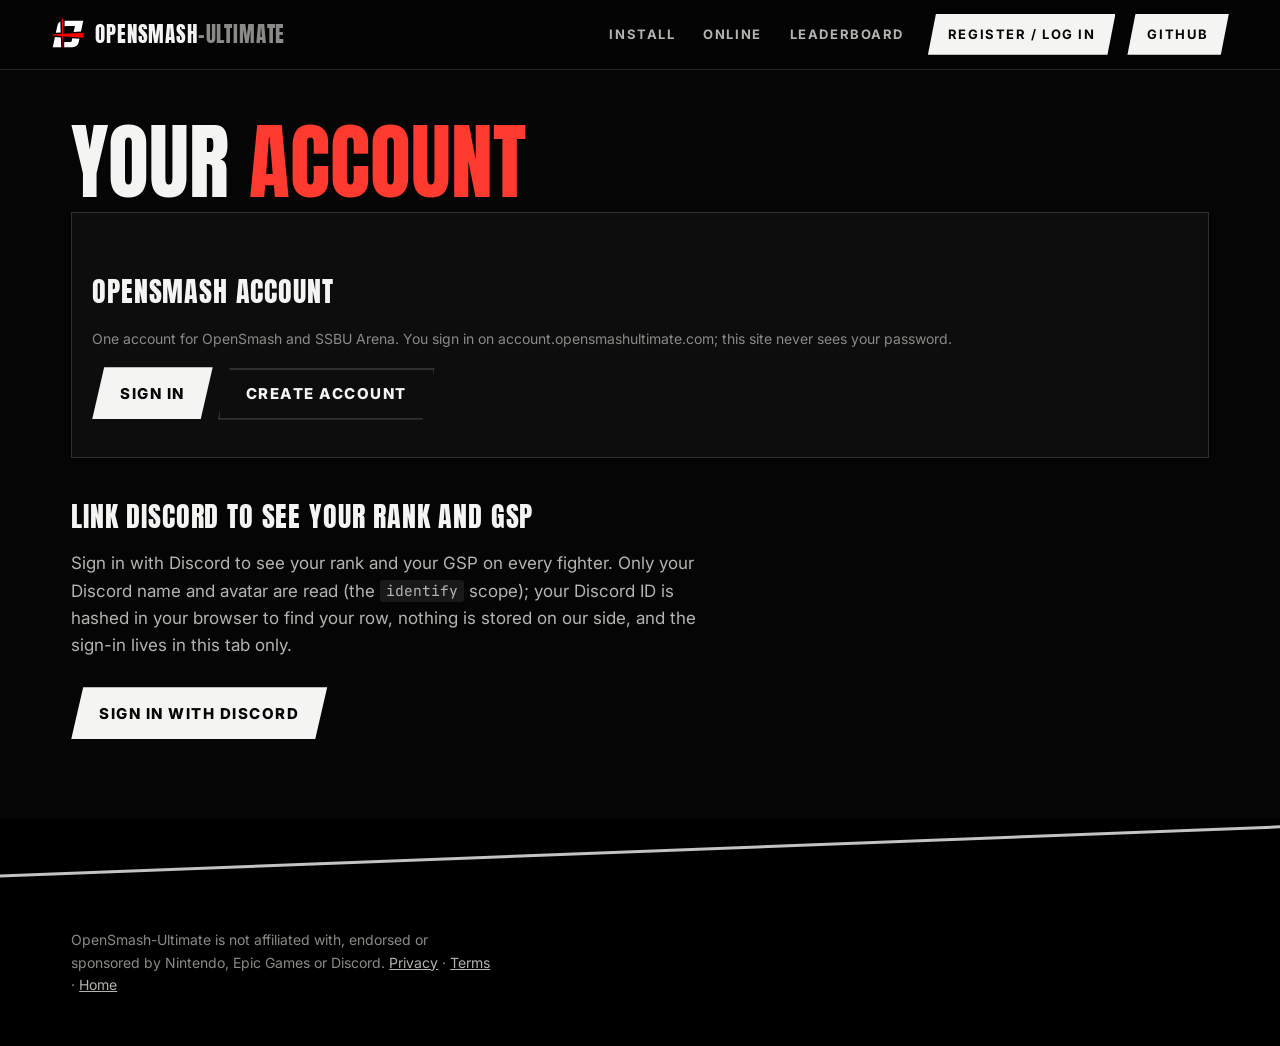
==== account/index.html @ e9d30dbf "Add sign-in with the shared OpenSmash account (OAuth 2.1 + PKCE)" ====
<!doctype html>
<html lang="en">
<head>
<meta charset="utf-8">
<meta name="viewport" content="width=device-width, initial-scale=1">
<title>Account: OpenSmash-Ultimate</title>
<meta name="description" content="Sign in with Discord to see your OpenSmash-Ultimate rank and GSP.">
<meta name="theme-color" content="#050505">
<meta name="color-scheme" content="dark">
<meta name="robots" content="noindex">
<link rel="icon" href="../assets/favicon.svg" type="image/svg+xml">
<link rel="icon" href="../assets/favicon-32.png" sizes="32x32" type="image/png">
<link rel="stylesheet" href="https://fonts.googleapis.com/css2?family=Anton&family=Inter:wght@400;500;700;800&family=JetBrains+Mono:wght@500;700&display=swap">
<link rel="stylesheet" href="../css/style.css?v=2">
<link rel="stylesheet" href="../css/pages.css">
<script src="../config.js"></script>
<script src="../js/snapshot.js?v=4" defer></script>
<script src="../js/page.js?v=3" defer></script>
<script src="../js/session.js?v=3" defer></script>
<script src="../js/account.js?v=3" defer></script>
<script src="../js/opensmash-auth.js?v=1" defer></script>
<script src="../js/nav-login.js?v=4" defer></script>
<script src="../js/opensmash-account-ui.js?v=1" defer></script>
</head>
<body data-osa-next="account/">
<a class="skip" href="#main">Skip to content</a>
<header class="nav">
  <a class="brand" href="../" aria-label="OpenSmash-Ultimate, home">
    <img class="brand-mark" src="../assets/emblem-white.svg" alt="" aria-hidden="true">
    <span class="brand-word">OPENSMASH<span>-ULTIMATE</span></span>
  </a>
  <button class="nav-toggle" aria-expanded="false" aria-controls="nav-links"><span></span><span></span><span class="sr">Menu</span></button>
  <nav id="nav-links" class="nav-links" aria-label="Sections">
    <a href="../#install">Install</a>
    <a href="../#online">Online</a>
    <a href="../leaderboard/">Leaderboard</a>
    <a class="nav-cta" id="nav-login" href="../account/" aria-current="page">Register / Log in</a>
    <a class="nav-cta" data-link="repo" href="https://github.com/OpenSmash-Ultimate/OpenSmash-Ultimate" rel="noopener">GitHub</a>
  </nav>
</header>
<main id="main" class="page">
  <div class="wrap">
    <h1>Your <span>account</span></h1>

    <div class="panel">
      <h2>OpenSmash account</h2>
      <p class="muted">One account for OpenSmash and SSBU Arena. You sign in on account.opensmashultimate.com; this site never sees your password.</p>
      <div id="osa-error" class="notice err hidden" role="alert"></div>
      <div id="osa-signed-out">
        <p><button id="osa-signin" class="btn btn-solid" type="button"><span>Sign in</span></button>
        <a id="osa-signup" class="btn btn-outline" href="https://account.opensmashultimate.com/signup"><span>Create account</span></a></p>
      </div>
      <div id="osa-signed-in" class="hidden" aria-live="polite">
        <p>Signed in as <b id="osa-name"></b></p>
        <p><a id="osa-manage" class="btn btn-outline" href="https://account.opensmashultimate.com/account" rel="noopener"><span>Manage account</span></a>
        <button id="osa-signout" class="btn btn-outline" type="button"><span>Sign out</span></button></p>
        <p class="muted small">Sign out only forgets you in this browser. You stay signed in on account.opensmashultimate.com; use Manage account to sign out everywhere.</p>
      </div>
    </div>

    <h2>Link Discord to see your rank and GSP</h2>
    <p class="lede">Sign in with Discord to see your rank and your GSP on every fighter. Only your Discord name and avatar are read (the <code>identify</code> scope); your Discord ID is hashed in your browser to find your row, nothing is stored on our side, and the sign-in lives in this tab only.</p>

    <div id="status" class="notice" role="status" aria-live="polite">Loading&hellip;</div>

    <section id="signed-out" class="hidden">
      <button id="signin" class="btn btn-solid" type="button"><span>Sign in with Discord</span></button>
    </section>

    <section id="signed-in" class="hidden" aria-live="polite">
      <div class="panel">
        <div class="who">
          <img id="avatar" class="avatar lg" alt="" width="96" height="96">
          <div>
            <p class="who-name"><span id="name"></span><span id="rank" class="rank-pill hidden"></span></p>
            <p id="handle" class="muted"></p>
          </div>
        </div>
        <div id="overall" class="stats-row hidden">
          <div class="stat"><b id="overall-gsp">0</b><span>Overall GSP</span></div>
          <div class="stat"><b id="overall-best">-</b><span>Best fighter</span></div>
        </div>
        <p id="unranked" class="muted hidden">Not ranked yet. Turn on &ldquo;Show my name on the leaderboard&rdquo; in OpenSmash.exe or the web launcher&rsquo;s Discord card, then play online; your rank shows up here after the next leaderboard update.</p>
      </div>
      <div id="fighters-block" class="hidden">
        <h2>GSP per fighter</h2>
        <div class="table-wrap">
          <table class="board">
            <thead><tr><th>Fighter</th><th class="num">GSP</th><th class="num">Position</th></tr></thead>
            <tbody id="fighters"></tbody>
          </table>
        </div>
      </div>
      <p class="muted" id="updated"></p>
      <p><button id="signout" class="btn btn-outline" type="button"><span>Sign out</span></button></p>
    </section>
  </div>
</main>
<footer class="footer">
  <div class="wrap">
    <p class="small">OpenSmash-Ultimate is not affiliated with, endorsed or sponsored by Nintendo, Epic Games or Discord. <a href="../privacy/">Privacy</a> &middot; <a href="../terms/">Terms</a> &middot; <a href="../">Home</a></p>
  </div>
</footer>
</body>
</html>
---- css/style.css ----
/* OpenSmash-Ultimate site. Original design: black, white diagonal cuts, one red accent. */
:root {
  --bg: #050505;
  --bg-2: #0d0d0e;
  --bg-3: #151517;
  --fg: #f4f4f2;
  --fg-dim: #b4b4b0;
  --fg-mute: #8a8a86;
  --line: rgba(255, 255, 255, .14);
  --red: #ff3b30;
  --amber: #ffc21a;
  --cyan: #3be0ff;
  --display: "Anton", "Impact", "Haettenschweiler", "Arial Narrow Bold", sans-serif;
  --sans: "Inter", system-ui, -apple-system, "Segoe UI", Roboto, sans-serif;
  --mono: "JetBrains Mono", ui-monospace, "Cascadia Mono", Consolas, monospace;
  --angle: -14deg;
  --gutter: clamp(16px, 4vw, 56px);
  --ease: cubic-bezier(.2, .8, .2, 1);
  color-scheme: dark;
}
*, *::before, *::after { box-sizing: border-box; }
html { scroll-behavior: smooth; -webkit-text-size-adjust: 100%; scroll-padding-top: 72px; }
body {
  margin: 0; background: var(--bg); color: var(--fg); font-family: var(--sans); font-size: 17px; line-height: 1.6;
  overflow-x: hidden; -webkit-font-smoothing: antialiased; text-rendering: optimizeLegibility;
}
img, svg, canvas { display: block; max-width: 100%; }
a { color: inherit; }
code, kbd { font-family: var(--mono); font-size: .86em; background: rgba(255,255,255,.08); padding: .1em .4em; border-radius: 3px; }
kbd { border: 1px solid rgba(255,255,255,.25); border-bottom-width: 2px; }
::selection { background: var(--red); color: #fff; }
:focus-visible { outline: 3px solid var(--red); outline-offset: 3px; }
.sr { position: absolute; width: 1px; height: 1px; overflow: hidden; clip: rect(0 0 0 0); white-space: nowrap; }
.skip { position: absolute; left: 12px; top: -60px; z-index: 100; background: var(--fg); color: var(--bg); padding: 10px 16px; font-weight: 700; }
.skip:focus { top: 12px; }
.wrap { width: 100%; max-width: 1240px; margin: 0 auto; padding: 0 var(--gutter); }
.red { color: var(--red); }
.outline { color: transparent; -webkit-text-stroke: 2px var(--fg); }

/* ---------- nav ---------- */
.nav {
  position: fixed; inset: 0 0 auto 0; z-index: 50; display: flex; align-items: center; justify-content: space-between;
  gap: 16px; padding: 14px var(--gutter); transition: background .3s, backdrop-filter .3s, padding .3s;
}
.nav.scrolled { background: rgba(5,5,5,.82); backdrop-filter: blur(10px); -webkit-backdrop-filter: blur(10px); padding-top: 10px; padding-bottom: 10px; border-bottom: 1px solid var(--line); }
.brand { display: flex; align-items: center; gap: 10px; text-decoration: none; color: var(--fg); }
.brand-mark { width: 34px; height: 34px; color: var(--fg); transition: transform .4s var(--ease); }
.brand:hover .brand-mark { transform: rotate(-8deg) scale(1.08); }
.brand-word { font-family: var(--display); font-size: 21px; letter-spacing: .04em; line-height: 1; }
.brand-word span { color: var(--fg-mute); }
.nav-links { display: flex; align-items: center; gap: 4px; }
.nav-links a { text-decoration: none; font-weight: 700; font-size: 13px; letter-spacing: .12em; text-transform: uppercase; padding: 10px 12px; position: relative; color: var(--fg-dim); transition: color .2s; }
.nav-links a::after { content: ""; position: absolute; left: 12px; right: 12px; bottom: 6px; height: 2px; background: var(--red); transform: scaleX(0) skewX(-30deg); transform-origin: left; transition: transform .3s var(--ease); }
.nav-links a:hover, .nav-links a.active { color: var(--fg); }
.nav-links a:hover::after, .nav-links a.active::after { transform: scaleX(1) skewX(-30deg); }
.nav-links .nav-cta { white-space: nowrap; color: var(--bg); background: var(--fg); margin-left: 8px; clip-path: polygon(8px 0, 100% 0, calc(100% - 8px) 100%, 0 100%); padding: 10px 20px; }
.nav-links .nav-cta::after { display: none; }
.nav-links .nav-cta:hover { background: var(--red); color: #fff; }
.nav-toggle { display: none; background: none; border: 0; width: 44px; height: 44px; padding: 10px; cursor: pointer; }
.nav-toggle span:not(.sr) { display: block; height: 3px; background: var(--fg); margin: 6px 0; transition: transform .3s; }
.nav-toggle span:first-child { transform: skewX(-30deg); }
.nav-toggle span:nth-child(2) { width: 70%; margin-left: auto; transform: skewX(-30deg); }
.nav-toggle[aria-expanded="true"] span:first-child { transform: translateY(4.5px) rotate(-45deg); }
.nav-toggle[aria-expanded="true"] span:nth-child(2) { width: 100%; transform: translateY(-4.5px) rotate(45deg); }

/* ---------- buttons ---------- */
.btn {
  --cut: 12px; position: relative; display: inline-flex; align-items: center; gap: 10px; min-height: 52px; padding: 0 28px;
  font-family: var(--sans); font-weight: 800; font-size: 15px; letter-spacing: .1em; text-transform: uppercase; text-decoration: none;
  clip-path: polygon(var(--cut) 0, 100% 0, calc(100% - var(--cut)) 100%, 0 100%); overflow: hidden; isolation: isolate;
  transition: transform .25s var(--ease), color .25s, background .25s; border: 0; cursor: pointer;
}
.btn svg { width: 20px; height: 20px; flex: none; }
.btn::before { content: ""; position: absolute; inset: 0; z-index: -1; transform: translateX(-110%) skewX(-20deg); transition: transform .45s var(--ease); }
.btn:hover { transform: translateY(-2px); }
.btn:hover::before { transform: translateX(0) skewX(0); }
.btn-primary { background: var(--fg); color: var(--bg); }
.btn-primary::before { background: var(--red); }
.btn-primary:hover { color: #fff; }
.btn-ghost { background: rgba(255,255,255,.06); color: var(--fg); box-shadow: inset 0 0 0 2px rgba(255,255,255,.55); }
.btn-ghost::before { background: var(--fg); }
.btn-ghost:hover { color: var(--bg); }
.btn[aria-disabled="true"] { opacity: .55; cursor: not-allowed; }
.btn[aria-disabled="true"]:hover { transform: none; color: var(--fg); }
.btn[aria-disabled="true"]::before { display: none; }
.cta-row { display: flex; flex-wrap: wrap; gap: 14px; }
.link { display: inline-block; font-weight: 800; text-transform: uppercase; letter-spacing: .1em; font-size: 14px; text-decoration: none; border-bottom: 2px solid var(--red); padding-bottom: 2px; transition: color .2s, border-color .2s; }
.link:hover { color: var(--red); }
.link[aria-disabled="true"] { border-color: var(--fg-mute); color: var(--fg-mute); pointer-events: none; }

/* ---------- hero ---------- */
.hero { position: relative; min-height: 100vh; min-height: 100svh; display: flex; align-items: center; overflow: hidden; padding: 110px 0 120px; isolation: isolate; }
.hero-canvas { position: absolute; inset: 0; width: 100%; height: 100%; z-index: -2; }
.hero::before { content: ""; position: absolute; inset: 0; z-index: -1; pointer-events: none;
  background: radial-gradient(ellipse 60% 50% at 70% 40%, rgba(255,59,48,.16), transparent 70%), radial-gradient(ellipse 80% 60% at 10% 100%, rgba(255,255,255,.06), transparent 70%); }
.hero::after { content: ""; position: absolute; inset: 0; z-index: -1; pointer-events: none; opacity: .5;
  background-image: repeating-linear-gradient(0deg, rgba(255,255,255,.025) 0 1px, transparent 1px 3px); }
.hero-slashes { position: absolute; inset: -20% -10%; z-index: -1; pointer-events: none; transform: rotate(var(--angle)); }
.slash { position: absolute; left: -10%; width: 130%; display: block; background: var(--fg); transform-origin: left center; transform: scaleX(0);
  animation: slashIn .9s var(--ease) forwards; box-shadow: 0 0 40px rgba(255,255,255,.35); }
.slash::after { content: ""; position: absolute; inset: -10px 0; background: linear-gradient(90deg, transparent, rgba(255,255,255,.9) 50%, transparent); width: 25%; filter: blur(10px);
  animation: sweep 4.5s 1.6s linear infinite; opacity: .0; }
.s1 { top: 30%; height: 3px; animation-delay: .15s; }
.s2 { top: 34%; height: 18px; animation-delay: .3s; opacity: .95; }
.s3 { top: 66%; height: 6px; animation-delay: .45s; background: var(--red); box-shadow: 0 0 40px rgba(255,59,48,.6); }
.s4 { top: 71%; height: 1px; animation-delay: .6s; opacity: .7; }
.s5 { top: 12%; height: 1px; animation-delay: .75s; opacity: .4; }
@keyframes slashIn { 0% { transform: scaleX(0); } 100% { transform: scaleX(1); } }
@keyframes sweep { 0% { transform: translateX(-30%); opacity: 0; } 10% { opacity: 1; } 60% { opacity: 1; } 70%,100% { transform: translateX(420%); opacity: 0; } }
.hero-vert { position: absolute; left: calc(var(--gutter) * .5); top: 50%; transform: translateY(-50%) rotate(180deg); writing-mode: vertical-rl;
  font-family: var(--mono); font-size: 12px; letter-spacing: .5em; color: var(--fg-mute); white-space: nowrap; }
.hero-inner { position: relative; width: 100%; max-width: 1240px; margin: 0 auto; padding: 0 var(--gutter) 0 calc(var(--gutter) + 22px); will-change: transform; }
.kicker { display: inline-flex; align-items: center; gap: 10px; font-family: var(--mono); font-size: 13px; letter-spacing: .14em; text-transform: uppercase; color: var(--fg-dim);
  margin: 0 0 18px; opacity: 0; animation: up .8s .2s var(--ease) forwards; }
.kicker .dot { width: 8px; height: 8px; background: var(--red); transform: skewX(-20deg); animation: blink 1.6s steps(2) infinite; }
@keyframes blink { 50% { opacity: .2; } }
.hero-title { font-family: var(--display); font-weight: 400; margin: 0; line-height: .86; letter-spacing: .005em; font-size: clamp(64px, 15.5vw, 230px); text-transform: uppercase; }
.hero-title .line { display: block; overflow: hidden; padding: .02em 0 .04em; }
.hero-title .line > span { display: inline-block; transform: translateY(105%) skewY(6deg); animation: titleIn 1s var(--ease) forwards; }
.hero-title .l1 > span:nth-child(1) { animation-delay: .35s; }
.hero-title .l1 > span:nth-child(2) { animation-delay: .47s; }
.hero-title .l2 > span { animation-delay: .6s; -webkit-text-stroke-width: clamp(1.5px, .35vw, 3px); }
.hero-title .l2 { margin-left: clamp(24px, 9vw, 150px); }
@keyframes titleIn { to { transform: translateY(0) skewY(0); } }
.tagline { max-width: 620px; font-size: clamp(17px, 1.6vw, 21px); color: var(--fg-dim); margin: 26px 0 32px; opacity: 0; animation: up .8s .9s var(--ease) forwards; }
.tagline strong { color: var(--fg); }
.hero .cta-row { opacity: 0; animation: up .8s 1.05s var(--ease) forwards; }
.chips { display: flex; flex-wrap: wrap; gap: 8px; list-style: none; padding: 0; margin: 30px 0 0; opacity: 0; animation: up .8s 1.2s var(--ease) forwards; }
.chips li { font-family: var(--mono); font-size: 12px; letter-spacing: .06em; text-transform: uppercase; padding: 6px 12px; border: 1px solid var(--line); color: var(--fg-dim);
  clip-path: polygon(6px 0, 100% 0, calc(100% - 6px) 100%, 0 100%); background: rgba(255,255,255,.03); }
@keyframes up { from { opacity: 0; transform: translateY(24px); } to { opacity: 1; transform: none; } }
.scroll-cue { position: absolute; right: var(--gutter); bottom: 96px; width: 26px; height: 42px; border: 2px solid rgba(255,255,255,.5); border-radius: 14px; }
.scroll-cue span { position: absolute; left: 50%; top: 8px; width: 3px; height: 8px; margin-left: -1.5px; background: var(--fg); border-radius: 2px; animation: cue 1.8s infinite; }
@keyframes cue { 0% { opacity: 0; transform: translateY(0); } 30% { opacity: 1; } 100% { opacity: 0; transform: translateY(14px); } }
.hero-cut { position: absolute; left: 0; right: 0; bottom: -1px; height: 70px; background: var(--fg); clip-path: polygon(0 100%, 100% 10%, 100% 100%); }

/* ---------- marquee band ---------- */
.band { position: relative; z-index: 2; background: var(--fg); color: var(--bg); overflow: hidden; margin-top: -1px; padding: 14px 0 16px; border-bottom: 6px solid var(--red); }
.band-track { display: flex; width: max-content; gap: 28px; align-items: center; animation: marquee 32s linear infinite; font-family: var(--display); font-size: clamp(28px, 4vw, 52px); line-height: 1; white-space: nowrap; }
.band-track b { color: var(--red); font-weight: 400; }
@keyframes marquee { to { transform: translateX(-50%); } }

/* ---------- sections ---------- */
.section { position: relative; padding: clamp(90px, 13vw, 170px) 0; overflow: hidden; }
.eyebrow { font-family: var(--mono); font-size: 13px; letter-spacing: .2em; text-transform: uppercase; color: var(--red); margin: 0 0 20px; display: flex; align-items: center; gap: 12px; flex-wrap: wrap; }
.eyebrow::before { content: ""; width: 34px; height: 2px; background: var(--red); transform: skewX(-30deg); }
.big { font-family: var(--display); font-weight: 400; font-size: clamp(54px, 10vw, 150px); line-height: .9; margin: 0 0 48px; text-transform: uppercase; letter-spacing: .005em; }
.big .outline { -webkit-text-stroke-width: clamp(1.5px, .25vw, 2.5px); }
.lead { font-size: clamp(18px, 1.7vw, 22px); color: var(--fg-dim); max-width: 640px; margin: 0 0 28px; }
.lead strong, .lead em { color: var(--fg); }
.note { color: var(--fg-mute); font-size: 15px; max-width: 600px; border-left: 3px solid var(--amber); padding-left: 14px; }

/* reveal on scroll */
.js .reveal { opacity: 0; transform: translateY(40px); transition: opacity .9s var(--ease), transform .9s var(--ease); transition-delay: calc(var(--d, 0) * 70ms); }
.js .reveal.in { opacity: 1; transform: none; }
.big { position: relative; width: fit-content; max-width: 100%; }
.js .big.reveal { transform: translateX(-40px) skewX(-10deg); transition: opacity .4s .35s, transform .9s .2s var(--ease); }
.js .big.reveal.in { transform: none; }
.js .big.reveal::after { content: ""; position: absolute; left: -2%; top: 4%; bottom: 4%; width: 104%; background: var(--fg); transform: scaleX(0); transform-origin: left; pointer-events: none; }
.js .big.reveal.in::after { animation: wipe .85s var(--ease) forwards; }
@keyframes wipe { 0% { transform: scaleX(0); transform-origin: left; } 45% { transform: scaleX(1); transform-origin: left; } 46% { transform: scaleX(1); transform-origin: right; } 100% { transform: scaleX(0); transform-origin: right; } }

/* ---------- what ---------- */
.what::before { content: ""; position: absolute; right: -10%; top: 0; width: 60%; height: 100%; background: linear-gradient(115deg, transparent 48%, rgba(255,255,255,.035) 48% 62%, transparent 62%); pointer-events: none; }
.what-grid { display: grid; grid-template-columns: 1fr 1.1fr; gap: clamp(32px, 6vw, 90px); align-items: start; }
.pipeline { list-style: none; margin: 0; padding: 0; display: grid; gap: 14px; counter-reset: p; }
.pipeline li { position: relative; display: grid; grid-template-columns: 58px 1fr; grid-template-rows: auto auto; column-gap: 18px; padding: 20px 22px; background: var(--bg-2);
  border: 1px solid var(--line); clip-path: polygon(0 0, 100% 0, 100% calc(100% - 16px), calc(100% - 16px) 100%, 0 100%); transition: background .3s, transform .3s var(--ease); }
.pipeline li:hover { background: var(--bg-3); transform: translateX(8px); }
.pipeline li:not(:last-child)::after { content: ""; position: absolute; left: 50px; bottom: -15px; width: 2px; height: 15px; background: var(--red); }
.pnum { grid-row: span 2; font-family: var(--display); font-size: 44px; line-height: 1; color: var(--bg); background: var(--fg); display: grid; place-items: center; height: 58px; clip-path: polygon(10px 0, 100% 0, calc(100% - 10px) 100%, 0 100%); }
.pipeline li:last-child .pnum { background: var(--red); color: #fff; }
.ptitle { font-weight: 800; font-size: 19px; }
.ptext { color: var(--fg-dim); font-size: 15px; }

/* ---------- screenshots ---------- */
.shots { padding-bottom: clamp(60px, 9vw, 120px); }
.shots .big { margin-bottom: 40px; }
.shots-rail { display: flex; gap: 22px; overflow-x: auto; padding: 10px var(--gutter) 30px; scroll-snap-type: x mandatory; scrollbar-width: thin; scrollbar-color: var(--red) transparent; }
.shot { flex: 0 0 min(78vw, 640px); margin: 0; scroll-snap-align: center; }
.shot-frame { position: relative; aspect-ratio: 16 / 9; overflow: hidden; background: var(--bg-2); clip-path: polygon(24px 0, 100% 0, 100% calc(100% - 24px), calc(100% - 24px) 100%, 0 100%, 0 24px); }
.shot-frame img { position: absolute; inset: 0; width: 100%; height: 100%; object-fit: cover; transition: transform .8s var(--ease); }
.shot:hover .shot-frame img { transform: scale(1.04); }
.shot-fallback { position: absolute; inset: 0; background:
  radial-gradient(circle at calc(20% + var(--h) * 15%) 30%, rgba(255,59,48,.35), transparent 45%),
  repeating-linear-gradient(calc(-60deg + var(--h) * 8deg), rgba(255,255,255,.05) 0 2px, transparent 2px 22px),
  linear-gradient(135deg, #18181a, #070707); }
.shot-fallback i { position: absolute; left: -20%; width: 140%; background: var(--fg); transform: rotate(calc(-18deg + var(--h) * 3deg)); box-shadow: 0 0 30px rgba(255,255,255,.4); }
.shot-fallback i:nth-child(1) { top: 40%; height: 10px; }
.shot-fallback i:nth-child(2) { top: 47%; height: 2px; opacity: .7; }
.shot-fallback i:nth-child(3) { top: 62%; height: 4px; background: var(--red); box-shadow: 0 0 30px rgba(255,59,48,.6); }
.shot-fallback span { position: absolute; right: 22px; bottom: 6px; font-family: var(--display); font-size: clamp(70px, 10vw, 130px); line-height: 1; color: transparent; -webkit-text-stroke: 2px rgba(255,255,255,.35); }
.shot figcaption { margin-top: 12px; font-family: var(--mono); font-size: 13px; letter-spacing: .08em; text-transform: uppercase; color: var(--fg-dim); }
.shot figcaption::before { content: "/ "; color: var(--red); }

/* ---------- numbers ---------- */
.numbers { background: var(--fg); color: var(--bg); padding: clamp(50px, 7vw, 90px) 0; clip-path: polygon(0 40px, 100% 0, 100% calc(100% - 40px), 0 100%); }
.nums { display: grid; grid-template-columns: repeat(4, 1fr); gap: 30px; }
.num b { display: block; font-family: var(--display); font-weight: 400; font-size: clamp(46px, 6vw, 84px); line-height: 1; letter-spacing: .01em; }
.num span { display: block; margin-top: 10px; font-size: 15px; color: #333; max-width: 240px; }
.num:nth-child(2n) b { color: #d42a20; }

/* ---------- features ---------- */
.head-row { display: flex; flex-wrap: wrap; align-items: flex-end; justify-content: space-between; gap: 20px; margin-bottom: 48px; }
.head-row .big { margin-bottom: 0; }
.filters { display: flex; flex-wrap: wrap; gap: 6px; }
.filter { font-family: var(--mono); font-size: 12px; letter-spacing: .1em; text-transform: uppercase; color: var(--fg-dim); background: transparent; border: 1px solid var(--line);
  padding: 10px 14px; min-height: 40px; cursor: pointer; clip-path: polygon(6px 0, 100% 0, calc(100% - 6px) 100%, 0 100%); transition: all .2s; }
.filter:hover { color: var(--fg); border-color: var(--fg); }
.filter.is-on { background: var(--fg); color: var(--bg); border-color: var(--fg); }
.grid { list-style: none; margin: 0; padding: 0; display: grid; grid-template-columns: repeat(auto-fill, minmax(min(100%, 280px), 1fr)); gap: 16px; }
.card { position: relative; padding: 28px 24px 26px; background: var(--bg-2); border: 1px solid var(--line); overflow: hidden; isolation: isolate;
  clip-path: polygon(0 0, calc(100% - 22px) 0, 100% 22px, 100% 100%, 0 100%); transition: transform .35s var(--ease), border-color .3s, background .3s; }
.card::before { content: ""; position: absolute; z-index: -1; top: -50%; left: -60%; width: 40%; height: 200%; background: linear-gradient(90deg, transparent, rgba(255,255,255,.09), transparent);
  transform: rotate(20deg) translateX(-100%); transition: transform .8s var(--ease); }
.card::after { content: ""; position: absolute; right: 0; top: 0; width: 31px; height: 2px; background: var(--fg-mute); transform-origin: left; transform: translate(-22px, 0) rotate(45deg); }
.card:hover { transform: translateY(-6px); border-color: rgba(255,255,255,.4); background: var(--bg-3); }
.card:hover::before { transform: rotate(20deg) translateX(520%); }
.card h3 { font-family: var(--display); font-weight: 400; font-size: 30px; line-height: 1.05; margin: 16px 0 10px; text-transform: uppercase; letter-spacing: .01em; }
.card p { margin: 0; color: var(--fg-dim); font-size: 15.5px; }
.card.is-hidden { display: none; }
.badge { display: inline-block; font-family: var(--mono); font-size: 11px; font-weight: 700; letter-spacing: .12em; text-transform: uppercase; padding: 4px 10px;
  clip-path: polygon(5px 0, 100% 0, calc(100% - 5px) 100%, 0 100%); vertical-align: middle; line-height: 1.5; }
.badge.done { background: var(--fg); color: var(--bg); }
.badge.exp { background: var(--amber); color: #111; }
.badge.wip { background: var(--cyan); color: #04161b; }
.badge.plan { background: transparent; color: var(--fg-dim); box-shadow: inset 0 0 0 1px var(--fg-mute); }
.legend { margin-top: 28px; color: var(--fg-mute); font-size: 14px; display: flex; flex-wrap: wrap; gap: 8px 18px; align-items: center; }

/* ---------- install ---------- */
.install { background: var(--bg-2); }
.slash-bg { position: absolute; inset: 0; pointer-events: none; overflow: hidden; }
.slash-bg::before, .slash-bg::after { content: ""; position: absolute; left: -20%; width: 140%; background: var(--fg); transform: rotate(var(--angle)); }
.slash-bg::before { top: 18%; height: 2px; opacity: .25; }
.slash-bg::after { bottom: 22%; height: 120px; opacity: .03; }
.steps { list-style: none; margin: 0 0 60px; padding: 0; display: grid; grid-template-columns: repeat(3, 1fr); gap: 20px; }
.step { position: relative; padding: 30px 26px 30px; background: var(--bg); border-top: 4px solid var(--fg); }
.step:nth-child(3) { border-top-color: var(--red); }
.step-n { display: block; font-family: var(--display); font-size: clamp(80px, 9vw, 130px); line-height: .8; color: transparent; -webkit-text-stroke: 2px var(--fg); margin-bottom: 18px; transition: color .4s, transform .4s var(--ease); }
.step:hover .step-n { color: var(--fg); transform: skewX(-8deg); }
.step h3 { font-family: var(--display); font-weight: 400; font-size: 36px; margin: 0 0 8px; text-transform: uppercase; }
.step p { color: var(--fg-dim); margin: 0 0 14px; font-size: 16px; }
.install-foot { display: flex; flex-wrap: wrap; justify-content: space-between; gap: 30px; align-items: flex-end; padding-top: 34px; border-top: 1px solid var(--line); }
.req h3 { font-family: var(--mono); font-size: 13px; letter-spacing: .2em; text-transform: uppercase; color: var(--red); margin: 0 0 10px; }
.req ul { margin: 0; padding: 0; list-style: none; color: var(--fg-dim); }
.req li { padding-left: 22px; position: relative; }
.req li::before { content: ""; position: absolute; left: 0; top: .72em; width: 12px; height: 2px; background: var(--fg); transform: skewX(-30deg); }
.install-links { display: flex; flex-wrap: wrap; gap: 14px; }

/* ---------- online + status ---------- */
.online-grid { display: grid; grid-template-columns: 1.15fr 1fr; gap: clamp(32px, 6vw, 90px); align-items: center; }
.modes { list-style: none; padding: 0; margin: 0 0 26px; display: grid; gap: 10px; }
.modes li { display: grid; grid-template-columns: 120px 1fr; gap: 14px; align-items: baseline; padding: 12px 0; border-bottom: 1px solid var(--line); }
.modes b { font-family: var(--display); font-weight: 400; font-size: 26px; text-transform: uppercase; }
.modes span { color: var(--fg-dim); font-size: 15.5px; }
.online .link { margin-top: 18px; }
.status { position: relative; background: var(--bg-2); border: 1px solid var(--line); padding: 30px 28px 26px; overflow: hidden;
  clip-path: polygon(0 0, calc(100% - 30px) 0, 100% 30px, 100% 100%, 30px 100%, 0 calc(100% - 30px)); }
.status::before { content: ""; position: absolute; left: 0; top: 0; height: 4px; width: 100%; background: var(--fg-mute); transition: background .4s; }
.status[data-state="up"]::before { background: #3dff8a; }
.status[data-state="down"]::before { background: var(--red); }
.status[data-state="off"]::before { background: var(--fg-mute); }
.status-head { display: flex; justify-content: space-between; align-items: center; gap: 12px; margin-bottom: 24px; flex-wrap: wrap; }
.status-head h3 { margin: 0; font-family: var(--display); font-weight: 400; font-size: 32px; text-transform: uppercase; }
.status-pill { display: inline-flex; align-items: center; gap: 8px; font-family: var(--mono); font-size: 12px; font-weight: 700; letter-spacing: .12em; text-transform: uppercase;
  padding: 6px 12px; background: rgba(255,255,255,.07); }
.status-pill i { width: 10px; height: 10px; border-radius: 50%; background: var(--fg-mute); }
.status[data-state="up"] .status-pill i { background: #3dff8a; box-shadow: 0 0 0 0 rgba(61,255,138,.6); animation: pulse 2s infinite; }
.status[data-state="down"] .status-pill i { background: var(--red); }
.status[data-state="loading"] .status-pill i { background: var(--amber); animation: blink 1s steps(2) infinite; }
@keyframes pulse { 0% { box-shadow: 0 0 0 0 rgba(61,255,138,.6); } 70% { box-shadow: 0 0 0 10px rgba(61,255,138,0); } 100% { box-shadow: 0 0 0 0 rgba(61,255,138,0); } }
.status-grid { display: grid; grid-template-columns: 1fr 1fr; gap: 1px; background: var(--line); margin: 0 0 18px; border: 1px solid var(--line); }
.status-grid div { background: var(--bg-2); padding: 16px 18px; }
.status-grid dt { font-family: var(--mono); font-size: 11px; letter-spacing: .14em; text-transform: uppercase; color: var(--fg-mute); }
.status-grid dd { margin: 4px 0 0; font-family: var(--display); font-size: clamp(34px, 4vw, 48px); line-height: 1.05; }
.status-foot { display: flex; justify-content: space-between; flex-wrap: wrap; gap: 6px 16px; font-family: var(--mono); font-size: 12px; color: var(--fg-mute); }
.status-foot b { color: var(--fg-dim); font-weight: 500; }
.status-msg { margin: 14px 0 0; font-size: 14px; color: var(--fg-mute); min-height: 1.5em; }
.status-scan { position: absolute; inset: 0; pointer-events: none; background: linear-gradient(100deg, transparent 40%, rgba(255,255,255,.06) 50%, transparent 60%); transform: translateX(-100%); }
.status.flash .status-scan { animation: scan .9s var(--ease); }
@keyframes scan { to { transform: translateX(100%); } }

/* ---------- roadmap ---------- */
.roadmap { background: linear-gradient(180deg, var(--bg) 0%, #0b0b0c 100%); }
.road { list-style: none; margin: 0; padding: 0; display: grid; gap: 0; border-top: 1px solid var(--line); }
.road-item { position: relative; display: grid; grid-template-columns: 110px 1fr auto; gap: 24px; align-items: center; padding: 28px 10px; border-bottom: 1px solid var(--line); transition: background .3s, padding .3s var(--ease); }
.road-item::before { content: ""; position: absolute; left: 0; top: 0; bottom: 0; width: 0; background: linear-gradient(90deg, rgba(255,59,48,.14), transparent); transition: width .5s var(--ease); }
.road-item:hover::before { width: 100%; }
.road-item:hover { padding-left: 24px; }
.road-n { font-family: var(--display); font-size: 64px; line-height: 1; color: transparent; -webkit-text-stroke: 1.5px var(--fg-mute); position: relative; }
.road-item:hover .road-n { -webkit-text-stroke-color: var(--red); }
.road-item h3 { font-family: var(--display); font-weight: 400; font-size: clamp(28px, 3.2vw, 42px); margin: 0 0 4px; text-transform: uppercase; line-height: 1.05; }
.road-item p { margin: 0; color: var(--fg-dim); max-width: 680px; font-size: 16px; position: relative; }
.road-item > * { position: relative; }
.bar { margin-top: 14px; height: 6px; background: rgba(255,255,255,.1); max-width: 420px; clip-path: polygon(3px 0, 100% 0, calc(100% - 3px) 100%, 0 100%); }
.bar i { display: block; height: 100%; width: 0; background: var(--fg); transition: width 1.6s .3s var(--ease); }
.in .bar i { width: calc(var(--p) * 1%); }

/* ---------- tools ---------- */
.tool-grid { list-style: none; margin: 0; padding: 0; display: grid; grid-template-columns: repeat(auto-fill, minmax(min(100%, 220px), 1fr)); gap: 16px; }
.tool { position: relative; padding: 26px 22px; border: 1px dashed rgba(255,255,255,.28); transition: border-color .3s, transform .35s var(--ease); display: flex; flex-direction: column; }
.tool:hover { border-color: var(--fg); border-style: solid; transform: translateY(-4px); }
.tool h3 { font-family: var(--display); font-weight: 400; font-size: 26px; text-transform: uppercase; margin: 0 0 8px; }
.tool p { color: var(--fg-dim); font-size: 15px; margin: 0 0 18px; flex: 1; }
.tool .link { align-self: flex-start; }

/* ---------- faq ---------- */
.faq-grid { display: grid; grid-template-columns: .8fr 1.2fr; gap: clamp(30px, 6vw, 90px); align-items: start; }
.qa details { border-bottom: 1px solid var(--line); }
.qa details:first-child { border-top: 1px solid var(--line); }
.qa summary { cursor: pointer; list-style: none; padding: 22px 50px 22px 0; position: relative; font-weight: 800; font-size: clamp(18px, 1.6vw, 21px); }
.qa summary::-webkit-details-marker { display: none; }
.qa summary::before, .qa summary::after { content: ""; position: absolute; right: 8px; top: 50%; width: 18px; height: 3px; background: var(--fg); transition: transform .3s var(--ease), background .3s; }
.qa summary::after { transform: rotate(90deg); }
.qa details[open] summary::after { transform: rotate(0); }
.qa details[open] summary::before { background: var(--red); }
.qa summary:hover { color: var(--fg); }
.qa details p { margin: 0 0 24px; color: var(--fg-dim); max-width: 640px; }
.community { margin-top: clamp(70px, 9vw, 120px); }
.comm { position: relative; padding: clamp(30px, 5vw, 60px); background: var(--fg); color: var(--bg); clip-path: polygon(0 0, 100% 0, 100% calc(100% - 40px), calc(100% - 40px) 100%, 0 100%); overflow: hidden; }
.comm::after { content: ""; position: absolute; right: -60px; top: -40%; width: 140px; height: 200%; background: var(--red); transform: rotate(18deg); }
.comm h3 { font-family: var(--display); font-weight: 400; font-size: clamp(40px, 6vw, 80px); line-height: .95; margin: 0 0 12px; text-transform: uppercase; position: relative; z-index: 1; max-width: 80%; }
.comm p { max-width: 560px; margin: 0 0 26px; font-size: 17px; color: #2a2a2a; position: relative; z-index: 1; }
.comm .cta-row { position: relative; z-index: 1; }
.comm .btn-primary { background: var(--bg); color: var(--fg); }
.comm .btn-ghost { color: var(--bg); box-shadow: inset 0 0 0 2px var(--bg); background: transparent; }
.comm .btn-ghost::before { background: var(--bg); }
.comm .btn-ghost:hover { color: var(--fg); }
.comm .btn[aria-disabled="true"]:hover { color: var(--fg); }

/* ---------- footer ---------- */
.footer { position: relative; padding: 110px 0 50px; background: #000; overflow: hidden; }
.footer-cut { position: absolute; left: 0; right: 0; top: 0; height: 60px; background: var(--bg); clip-path: polygon(0 0, 100% 0, 0 100%); }
.footer-cut::after { content: ""; }
.footer::before { content: ""; position: absolute; left: -5%; right: -5%; top: 58px; height: 3px; background: var(--fg); transform: rotate(-2.2deg); transform-origin: left; opacity: .8; }
.footer-grid { display: grid; grid-template-columns: 1fr auto; gap: 40px; }
.big-mark { width: 64px; height: 64px; margin-bottom: 14px; }
.footer-name { font-family: var(--display); font-size: 32px; margin: 0 0 6px; letter-spacing: .02em; }
.small { color: var(--fg-mute); font-size: 14px; margin: 0; max-width: 420px; }
.small a { color: var(--fg-dim); }
.footer-links { display: flex; flex-direction: column; gap: 10px; align-items: flex-start; }
.footer-links a { text-decoration: none; font-weight: 700; text-transform: uppercase; letter-spacing: .1em; font-size: 13px; color: var(--fg-dim); }
.footer-links a:hover { color: var(--red); }
.footer-links a[aria-disabled="true"] { color: var(--fg-mute); pointer-events: none; }
.legal { grid-column: 1 / -1; font-size: 13px; color: var(--fg-mute); border-top: 1px solid var(--line); padding-top: 24px; margin: 10px 0 0; max-width: 980px; }

/* ---------- responsive ---------- */
@media (max-width: 980px) {
  .what-grid, .online-grid, .faq-grid { grid-template-columns: 1fr; }
  .nums { grid-template-columns: repeat(2, 1fr); }
  .steps { grid-template-columns: 1fr; }
}
@media (max-width: 860px) {
  .nav-toggle { display: block; z-index: 2; }
  .nav-links { position: fixed; inset: 0; background: rgba(5,5,5,.97); flex-direction: column; justify-content: center; gap: 6px;
    clip-path: polygon(100% 0, 100% 0, 100% 100%, 100% 100%); transition: clip-path .5s var(--ease); visibility: hidden; }
  .nav-links.open { clip-path: polygon(0 0, 100% 0, 100% 100%, 0 100%); visibility: visible; }
  .nav-links a { font-family: var(--display); font-size: 40px; letter-spacing: .03em; color: var(--fg); padding: 6px 16px; }
  .nav-links a::after { bottom: 4px; }
  .nav-links .nav-cta { margin: 16px 0 0; font-size: 28px; padding: 10px 32px; }
  .road-item { grid-template-columns: 64px 1fr; gap: 6px 16px; }
  .road-item .badge { grid-column: 2; justify-self: start; }
  .road-n { font-size: 44px; }
}
@media (max-width: 560px) {
  body { font-size: 16px; }
  .brand-word span { display: none; }
  .hero { padding-top: 96px; align-items: flex-end; }
  .hero-vert { display: none; }
  .hero-inner { padding-left: var(--gutter); }
  .hero-title .l2 { margin-left: 0; }
  .cta-row .btn { flex: 1 1 100%; justify-content: center; }
  .hero .cta-row .btn-ghost { flex: 1 1 calc(50% - 7px); padding: 0 14px; justify-content: center; white-space: nowrap; font-size: 13px; letter-spacing: .06em; }
  .scroll-cue { display: none; }
  .nums { grid-template-columns: 1fr 1fr; gap: 26px 16px; }
  .num span { font-size: 13px; }
  .modes li { grid-template-columns: 1fr; gap: 2px; }
  .status { padding: 24px 18px 20px; }
  .status-grid div { padding: 12px 14px; }
  .road-item { padding: 22px 0; }
  .road-item:hover { padding-left: 0; }
  .footer-grid { grid-template-columns: 1fr; }
  .comm h3 { max-width: 100%; }
  .comm::after { width: 80px; right: -50px; }
}

/* ---------- reduced motion ---------- */
@media (prefers-reduced-motion: reduce) {
  html { scroll-behavior: auto; }
  *, *::before, *::after { animation-duration: .001ms !important; animation-iteration-count: 1 !important; transition-duration: .001ms !important; transition-delay: 0s !important; }
  .slash::after, .band-track, .scroll-cue span { animation: none !important; }
  .js .reveal, .js .big.reveal { opacity: 1; transform: none; }
  .js .big.reveal::after { display: none; }
  .hero-inner { transform: none !important; }
}
---- css/pages.css ----
/* Sub-pages (account, leaderboard). Builds on style.css: same palette, nav and buttons. */
.nav { background: rgba(5,5,5,.82); backdrop-filter: blur(10px); -webkit-backdrop-filter: blur(10px); border-bottom: 1px solid var(--line); }
.page { padding: 120px 0 80px; min-height: 70vh; }
.page h1 { font-family: var(--display); font-weight: 400; font-size: clamp(44px, 8vw, 84px); line-height: 1; margin: 0 0 8px; text-transform: uppercase; }
.page h1 span { color: var(--red); }
.page h2 { font-family: var(--display); font-weight: 400; font-size: 28px; letter-spacing: .03em; text-transform: uppercase; margin: 36px 0 12px; }
.page .lede { color: var(--fg-dim); max-width: 60ch; margin: 0 0 28px; }
.muted { color: var(--fg-mute); font-size: 14px; }
.panel { background: var(--bg-2); border: 1px solid var(--line); padding: 20px; }
.notice { border-left: 4px solid var(--amber); background: var(--bg-2); padding: 14px 18px; color: var(--fg-dim); max-width: 70ch; }
.notice.err { border-left-color: var(--red); }
.btn-solid { background: var(--fg); color: var(--bg); }
.btn-solid::before { background: var(--red); }
.btn-solid:hover { color: #fff; }
.btn-outline { background: transparent; color: var(--fg); box-shadow: inset 0 0 0 2px var(--line); }
.btn-outline::before { background: var(--red); }

.who { display: flex; align-items: center; gap: 20px; flex-wrap: wrap; margin-bottom: 8px; }
.avatar { width: 64px; height: 64px; border-radius: 50%; object-fit: cover; background: var(--bg-3); flex: none; }
.avatar.sm { width: 28px; height: 28px; }
.avatar.lg { width: 96px; height: 96px; }
.who-name { font-family: var(--display); font-size: clamp(32px, 6vw, 52px); line-height: 1; margin: 0; }
.rank-pill { display: inline-block; font-family: var(--mono); font-weight: 700; background: var(--red); color: #fff; padding: 2px 12px; margin-left: 12px; font-size: .55em; vertical-align: middle; clip-path: polygon(6px 0, 100% 0, calc(100% - 6px) 100%, 0 100%); }
.stats-row { display: flex; gap: 32px; flex-wrap: wrap; margin: 16px 0 0; }
.stat b { display: block; font-family: var(--display); font-weight: 400; font-size: 40px; line-height: 1.1; }
.stat span { color: var(--fg-mute); font-size: 13px; letter-spacing: .12em; text-transform: uppercase; }

.table-wrap { overflow-x: auto; border: 1px solid var(--line); }
table.board { width: 100%; border-collapse: collapse; font-size: 16px; }
table.board th, table.board td { text-align: left; padding: 10px 14px; border-bottom: 1px solid var(--line); white-space: nowrap; }
table.board th { color: var(--fg-mute); font-size: 12px; letter-spacing: .14em; text-transform: uppercase; background: var(--bg-2); }
table.board td.num, table.board th.num { text-align: right; font-family: var(--mono); }
table.board td.pos { font-family: var(--mono); font-weight: 700; width: 1%; }
table.board tr:last-child td { border-bottom: 0; }
table.board tr.me { background: rgba(255,59,48,.14); }
table.board tbody tr:nth-child(-n+3) td.pos { color: var(--red); }
.player { display: flex; align-items: center; gap: 10px; }
.avatar { width: 28px; height: 28px; border-radius: 50%; object-fit: cover; background: var(--bg-3); flex: none; }
.initial { width: 28px; height: 28px; border-radius: 50%; background: var(--bg-3); color: var(--fg-dim); display: grid; place-items: center; font-weight: 800; font-size: 13px; flex: none; }
.picker { display: flex; gap: 12px; align-items: center; flex-wrap: wrap; margin: 0 0 16px; }
.picker label { font-weight: 700; font-size: 13px; letter-spacing: .12em; text-transform: uppercase; color: var(--fg-dim); }
.picker select { background: var(--bg-3); color: var(--fg); border: 1px solid var(--line); padding: 10px 12px; font: inherit; min-width: 220px; }
.hidden { display: none !important; }
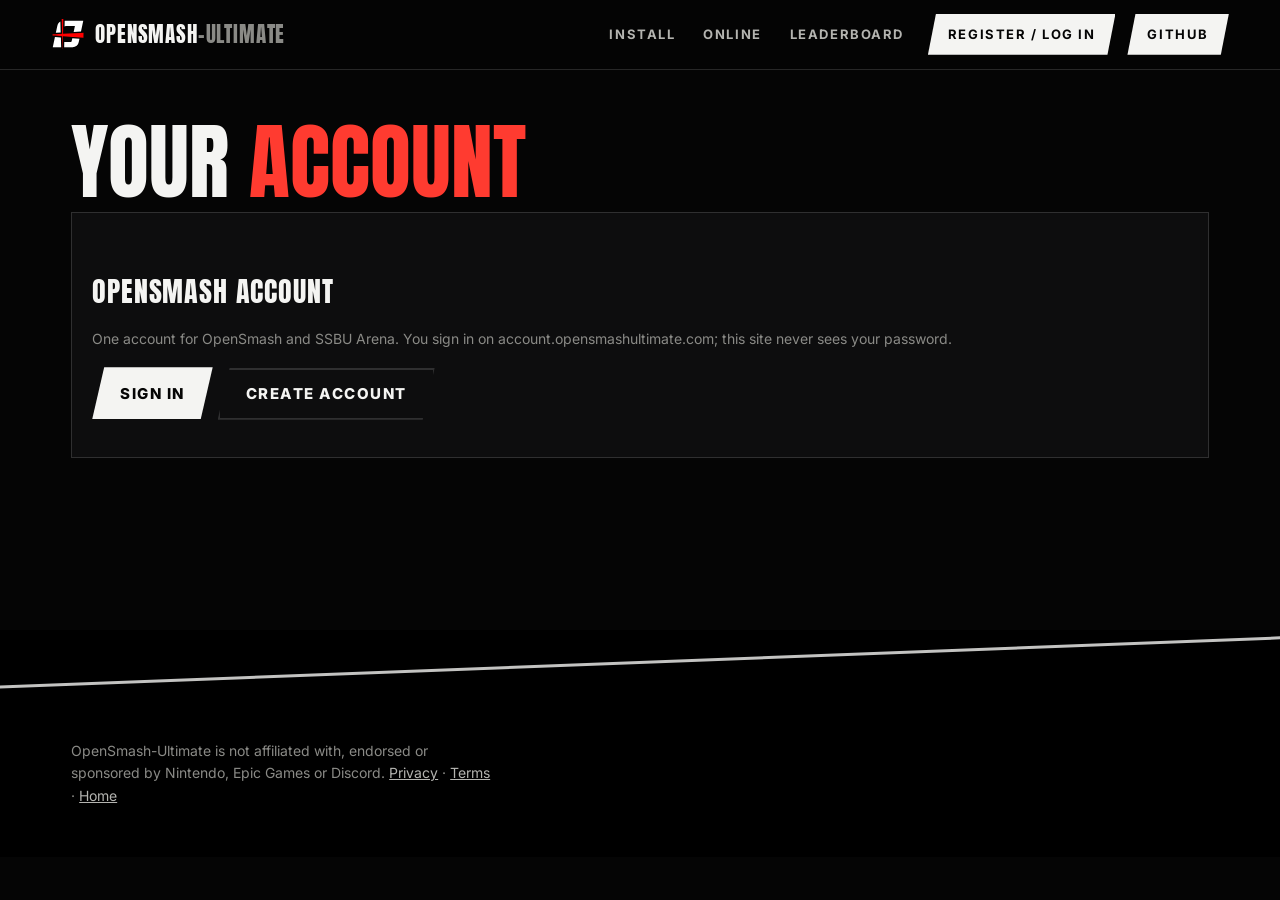
==== commit 3a9f64a2: "Sign-in: only the shared OpenSmash account; the site's own Discord sign-in removed (its players were" ====
--- a/account/index.html
+++ b/account/index.html
@@ -4,7 +4,7 @@
 <meta charset="utf-8">
 <meta name="viewport" content="width=device-width, initial-scale=1">
 <title>Account: OpenSmash-Ultimate</title>
-<meta name="description" content="Sign in with Discord to see your OpenSmash-Ultimate rank and GSP.">
+<meta name="description" content="Sign in with your OpenSmash account, shared with SSBU Arena.">
 <meta name="theme-color" content="#050505">
 <meta name="color-scheme" content="dark">
 <meta name="robots" content="noindex">
@@ -16,10 +16,8 @@
 <script src="../config.js"></script>
 <script src="../js/snapshot.js?v=4" defer></script>
 <script src="../js/page.js?v=3" defer></script>
-<script src="../js/session.js?v=3" defer></script>
-<script src="../js/account.js?v=3" defer></script>
 <script src="../js/opensmash-auth.js?v=1" defer></script>
-<script src="../js/nav-login.js?v=4" defer></script>
+<script src="../js/nav-login.js?v=5" defer></script>
 <script src="../js/opensmash-account-ui.js?v=1" defer></script>
 </head>
 <body data-osa-next="account/">
@@ -58,42 +56,6 @@
       </div>
     </div>
 
-    <h2>Link Discord to see your rank and GSP</h2>
-    <p class="lede">Sign in with Discord to see your rank and your GSP on every fighter. Only your Discord name and avatar are read (the <code>identify</code> scope); your Discord ID is hashed in your browser to find your row, nothing is stored on our side, and the sign-in lives in this tab only.</p>
-
-    <div id="status" class="notice" role="status" aria-live="polite">Loading&hellip;</div>
-
-    <section id="signed-out" class="hidden">
-      <button id="signin" class="btn btn-solid" type="button"><span>Sign in with Discord</span></button>
-    </section>
-
-    <section id="signed-in" class="hidden" aria-live="polite">
-      <div class="panel">
-        <div class="who">
-          <img id="avatar" class="avatar lg" alt="" width="96" height="96">
-          <div>
-            <p class="who-name"><span id="name"></span><span id="rank" class="rank-pill hidden"></span></p>
-            <p id="handle" class="muted"></p>
-          </div>
-        </div>
-        <div id="overall" class="stats-row hidden">
-          <div class="stat"><b id="overall-gsp">0</b><span>Overall GSP</span></div>
-          <div class="stat"><b id="overall-best">-</b><span>Best fighter</span></div>
-        </div>
-        <p id="unranked" class="muted hidden">Not ranked yet. Turn on &ldquo;Show my name on the leaderboard&rdquo; in OpenSmash.exe or the web launcher&rsquo;s Discord card, then play online; your rank shows up here after the next leaderboard update.</p>
-      </div>
-      <div id="fighters-block" class="hidden">
-        <h2>GSP per fighter</h2>
-        <div class="table-wrap">
-          <table class="board">
-            <thead><tr><th>Fighter</th><th class="num">GSP</th><th class="num">Position</th></tr></thead>
-            <tbody id="fighters"></tbody>
-          </table>
-        </div>
-      </div>
-      <p class="muted" id="updated"></p>
-      <p><button id="signout" class="btn btn-outline" type="button"><span>Sign out</span></button></p>
-    </section>
   </div>
 </main>
 <footer class="footer">
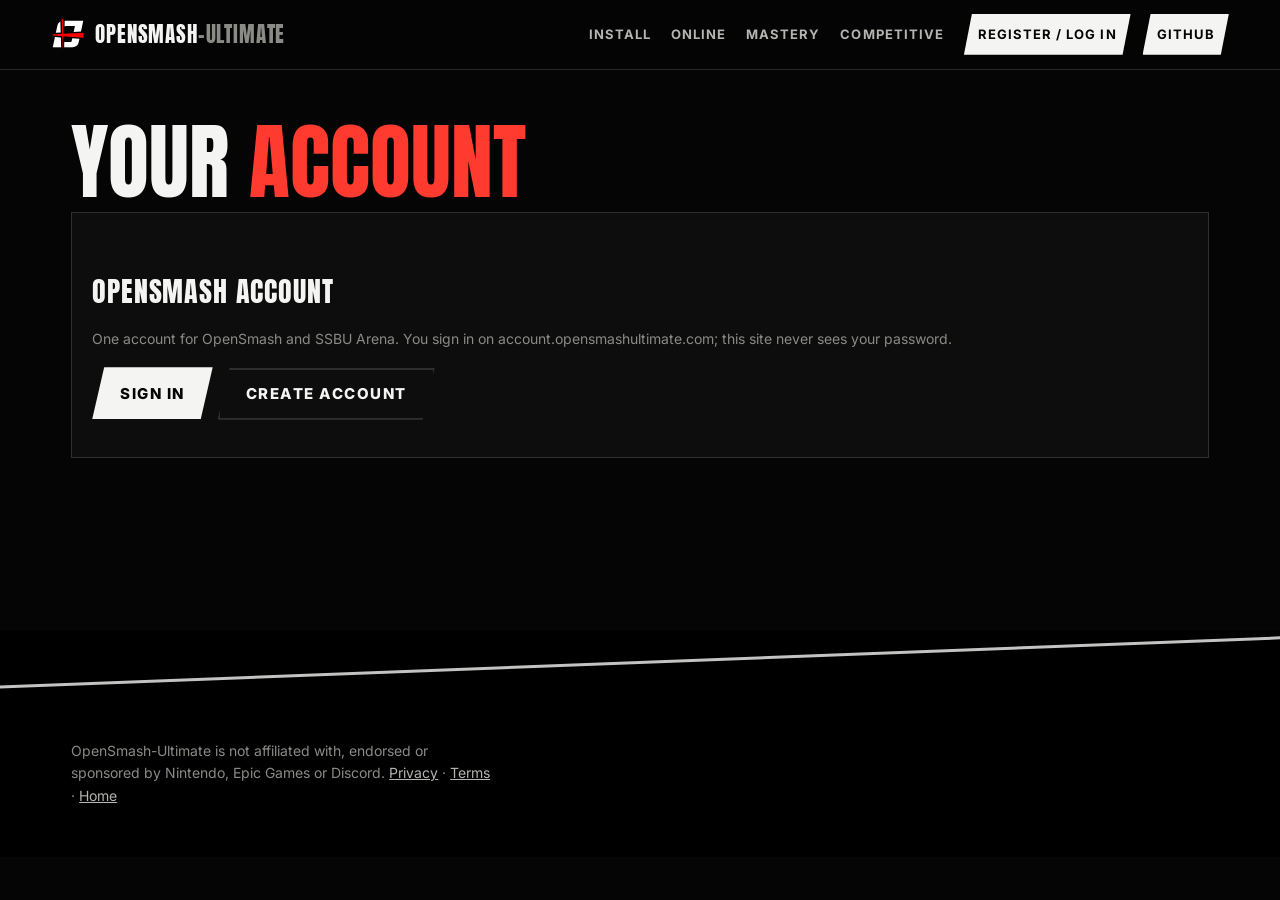
==== commit 3f3e1f1a: "Leaderboard -> Mastery: points only, GSP archive, the player's own mastery, Competitive (SSBU Arena)" ====
--- a/account/index.html
+++ b/account/index.html
@@ -12,13 +12,15 @@
 <link rel="icon" href="../assets/favicon-32.png" sizes="32x32" type="image/png">
 <link rel="stylesheet" href="https://fonts.googleapis.com/css2?family=Anton&family=Inter:wght@400;500;700;800&family=JetBrains+Mono:wght@500;700&display=swap">
 <link rel="stylesheet" href="../css/style.css?v=2">
-<link rel="stylesheet" href="../css/pages.css">
+<link rel="stylesheet" href="../css/pages.css?v=2">
 <script src="../config.js"></script>
 <script src="../js/snapshot.js?v=4" defer></script>
-<script src="../js/page.js?v=3" defer></script>
-<script src="../js/opensmash-auth.js?v=1" defer></script>
+<script src="../js/page.js?v=4" defer></script>
+<script src="../js/fighters.js?v=1" defer></script>
+<script src="../js/opensmash-auth.js?v=2" defer></script>
 <script src="../js/nav-login.js?v=5" defer></script>
 <script src="../js/opensmash-account-ui.js?v=1" defer></script>
+<script src="../js/account-mastery.js?v=1" defer></script>
 </head>
 <body data-osa-next="account/">
 <a class="skip" href="#main">Skip to content</a>
@@ -31,7 +33,8 @@
   <nav id="nav-links" class="nav-links" aria-label="Sections">
     <a href="../#install">Install</a>
     <a href="../#online">Online</a>
-    <a href="../leaderboard/">Leaderboard</a>
+    <a href="../leaderboard/">Mastery</a>
+    <a href="https://www.ssbuarena.com/" rel="noopener" title="SSBU Arena: ranked 1v1, same account">Competitive <span class="nav-sub">(SSBU Arena)</span></a>
     <a class="nav-cta" id="nav-login" href="../account/" aria-current="page">Register / Log in</a>
     <a class="nav-cta" data-link="repo" href="https://github.com/OpenSmash-Ultimate/OpenSmash-Ultimate" rel="noopener">GitHub</a>
   </nav>
@@ -56,6 +59,22 @@
       </div>
     </div>
 
+    <div id="my-mastery" class="panel hidden" aria-live="polite">
+      <h2>Your mastery</h2>
+      <p class="muted">Points per fighter from your online matches, summed over the regions. Engagement points, not a skill ranking: ranked play lives in <a href="https://www.ssbuarena.com/" rel="noopener">SSBU Arena</a>.</p>
+      <div id="my-status" class="notice" role="status">Loading&hellip;</div>
+      <div id="my-content" class="hidden">
+        <p class="my-total"><span id="my-total"></span><small>mastery points</small></p>
+        <div class="table-wrap">
+          <table class="board">
+            <thead><tr><th>Fighter</th><th class="num">Points</th><th class="num">Matches</th></tr></thead>
+            <tbody id="my-rows"></tbody>
+          </table>
+        </div>
+      </div>
+      <p class="muted small"><a href="../leaderboard/">All players' mastery</a></p>
+    </div>
+
   </div>
 </main>
 <footer class="footer">
--- a/css/pages.css
+++ b/css/pages.css
@@ -41,3 +41,25 @@
 .picker label { font-weight: 700; font-size: 13px; letter-spacing: .12em; text-transform: uppercase; color: var(--fg-dim); }
 .picker select { background: var(--bg-3); color: var(--fg); border: 1px solid var(--line); padding: 10px 12px; font: inherit; min-width: 220px; }
 .hidden { display: none !important; }
+
+/* Mastery page: the "not a skill ranking" line, the SSBU Arena section and its iframe; the account's own mastery. */
+.page .btn-row { display: flex; gap: 10px; flex-wrap: wrap; margin: 18px 0 6px; }
+.notice.not-skill { border-left-color: var(--red); color: var(--fg); margin: 0 0 14px; }
+.notice.not-skill a { color: var(--fg); }
+table.board td .fn { display: block; color: var(--fg-mute); font-size: 12px; }
+table.board td .vet { color: var(--fg-mute); font-size: 12px; margin-left: 6px; font-family: var(--mono); }
+.competitive { margin-top: 56px; padding-top: 8px; border-top: 1px solid var(--line); }
+.competitive h2 span { color: var(--red); }
+.embed-frame { border: 1px solid var(--line); background: var(--bg-2); max-width: 760px; }
+.embed-frame iframe { display: block; width: 100%; height: 640px; border: 0; }
+.my-total { font-family: var(--display); font-size: 40px; line-height: 1.1; margin: 8px 0 14px; }
+.my-total small { font-family: var(--sans); font-size: 14px; color: var(--fg-mute); letter-spacing: .12em; text-transform: uppercase; margin-left: 8px; }
+.panel + .panel { margin-top: 20px; }
+@media (max-width: 560px) {
+  table.board th, table.board td { padding: 8px 10px; font-size: 15px; }
+  .embed-frame iframe { height: 600px; }
+}
+/* The nav link "Competitive (SSBU Arena)": in the full-screen phone menu the "(SSBU Arena)" goes on a small second line. */
+@media (max-width: 860px) { .nav-links a .nav-sub { display: block; font-family: var(--sans); font-size: 14px; font-weight: 700; letter-spacing: .14em; text-align: center; color: var(--fg-dim); } }
+@media (min-width: 861px) { .nav-links a { white-space: nowrap; } }
+@media (min-width: 861px) and (max-width: 1340px) { .nav-links a .nav-sub { display: none; } .nav-links a { padding-left: 8px; padding-right: 8px; letter-spacing: .08em; } .nav-links .nav-cta { padding-left: 14px; padding-right: 14px; } }
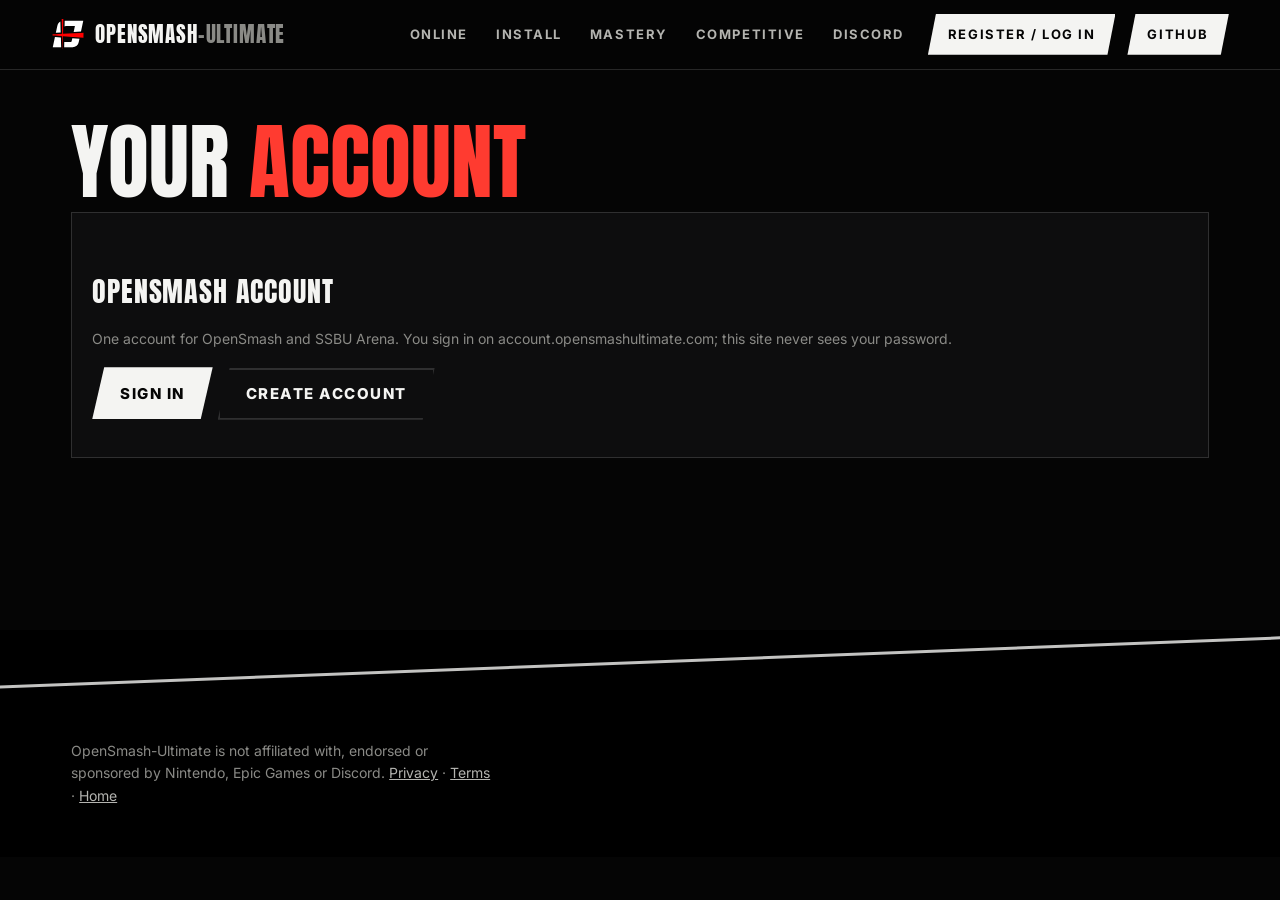
==== commit 876a9320: "Mastery as GMP with fighter icons, own status first, infinite list; Competitive page; same nav every" ====
--- a/account/index.html
+++ b/account/index.html
@@ -12,11 +12,11 @@
 <link rel="icon" href="../assets/favicon-32.png" sizes="32x32" type="image/png">
 <link rel="stylesheet" href="https://fonts.googleapis.com/css2?family=Anton&family=Inter:wght@400;500;700;800&family=JetBrains+Mono:wght@500;700&display=swap">
 <link rel="stylesheet" href="../css/style.css?v=2">
-<link rel="stylesheet" href="../css/pages.css?v=2">
+<link rel="stylesheet" href="../css/pages.css?v=4">
 <script src="../config.js"></script>
 <script src="../js/snapshot.js?v=4" defer></script>
-<script src="../js/page.js?v=4" defer></script>
-<script src="../js/fighters.js?v=1" defer></script>
+<script src="../js/page.js?v=5" defer></script>
+<script src="../js/fighters.js?v=2" defer></script>
 <script src="../js/opensmash-auth.js?v=2" defer></script>
 <script src="../js/nav-login.js?v=5" defer></script>
 <script src="../js/opensmash-account-ui.js?v=1" defer></script>
@@ -31,10 +31,11 @@
   </a>
   <button class="nav-toggle" aria-expanded="false" aria-controls="nav-links"><span></span><span></span><span class="sr">Menu</span></button>
   <nav id="nav-links" class="nav-links" aria-label="Sections">
+    <a href="../#online">Online</a>
     <a href="../#install">Install</a>
-    <a href="../#online">Online</a>
     <a href="../leaderboard/">Mastery</a>
-    <a href="https://www.ssbuarena.com/" rel="noopener" title="SSBU Arena: ranked 1v1, same account">Competitive <span class="nav-sub">(SSBU Arena)</span></a>
+    <a href="../competitive/">Competitive</a>
+    <a data-link="discord" href="https://discord.gg/pkgyYGf3YB" rel="noopener">Discord</a>
     <a class="nav-cta" id="nav-login" href="../account/" aria-current="page">Register / Log in</a>
     <a class="nav-cta" data-link="repo" href="https://github.com/OpenSmash-Ultimate/OpenSmash-Ultimate" rel="noopener">GitHub</a>
   </nav>
--- a/css/pages.css
+++ b/css/pages.css
@@ -42,24 +42,64 @@
 .picker select { background: var(--bg-3); color: var(--fg); border: 1px solid var(--line); padding: 10px 12px; font: inherit; min-width: 220px; }
 .hidden { display: none !important; }
 
-/* Mastery page: the "not a skill ranking" line, the SSBU Arena section and its iframe; the account's own mastery. */
+/* Mastery page: the player's own status, the GMP table with fighter icons and its infinite list; the competitive page's
+   SSBU Arena iframe; the account's own mastery. */
 .page .btn-row { display: flex; gap: 10px; flex-wrap: wrap; margin: 18px 0 6px; }
-.notice.not-skill { border-left-color: var(--red); color: var(--fg); margin: 0 0 14px; }
-.notice.not-skill a { color: var(--fg); }
 table.board td .fn { display: block; color: var(--fg-mute); font-size: 12px; }
-table.board td .vet { color: var(--fg-mute); font-size: 12px; margin-left: 6px; font-family: var(--mono); }
-.competitive { margin-top: 56px; padding-top: 8px; border-top: 1px solid var(--line); }
+/* "incl. veteran" under the points, right-aligned with them (style.css's home ".num span" would make it a 240 px block
+   with a 10 px top margin: reset here) */
+table.board td.num .vet { display: block; max-width: none; margin: 2px 0 0; color: var(--fg-mute); font-size: 11px; line-height: 1.1; font-family: var(--mono); }
+#my-mastery > p:last-child { margin-top: 14px; }
+.page h1 + .lede { margin-bottom: 20px; }
+/* Fighter icons (js/fighters.js): Max_Hamm's stock icons served by ssbuarena.com, or the name's initial on a disc. */
+.ficon { display: inline-block; width: 28px; height: 28px; max-width: none; object-fit: contain; flex: none; vertical-align: middle; }
+.ficon-initial { display: inline-grid; place-items: center; border-radius: 50%; background: var(--bg-3); color: var(--fg-dim); font-weight: 800; font-size: 13px; line-height: 1; }
+.icon-credit { margin: 8px 0 0; color: var(--fg-mute); font-size: 12px; }
+.icon-credit a { color: inherit; text-underline-offset: 2px; }
+.icon-credit a:hover { color: var(--fg); }
+table.mastery-board th.pos-h { width: 1%; }
+table.mastery-board th.ficon-h, table.mastery-board td.ficon-cell { width: 40px; min-width: 40px; padding-left: 6px; padding-right: 6px; text-align: center; }
+table.mastery-board td.ficon-cell .ficon { display: block; margin: 0 auto; }
+table.mastery-board td.pname { white-space: normal; overflow-wrap: anywhere; font-weight: 500; }
+table.mastery-board td { vertical-align: middle; }
+.more { height: 1px; }
+#count { margin: 8px 0 0; }
+/* The signed-in player's own status, above the list. */
+.me-panel { margin: 0 0 22px; }
+.me-grid { display: grid; grid-template-columns: minmax(0, 1.2fr) auto minmax(0, 1fr); gap: 18px 32px; align-items: center; }
+.me-who { display: flex; align-items: center; gap: 16px; min-width: 0; }
+.me-who .ficon { width: 56px; height: 56px; }
+.me-who .ficon-initial { font-size: 24px; }
+.me-who p { margin: 0; }
+.me-name { font-family: var(--display); font-size: clamp(26px, 4vw, 36px); line-height: 1.05; overflow-wrap: anywhere; }
+.me-stats { display: flex; gap: 32px; margin: 0; }
+.me-stats div { min-width: 0; }
+.me-stats dt { color: var(--fg-mute); font-size: 12px; letter-spacing: .14em; text-transform: uppercase; font-family: var(--mono); }
+.me-stats dd { margin: 2px 0 0; font-family: var(--display); font-size: 40px; line-height: 1.05; font-variant-numeric: tabular-nums; }
+.me-top-title { margin: 0 0 6px; color: var(--fg-mute); font-size: 12px; letter-spacing: .14em; text-transform: uppercase; font-family: var(--mono); }
+.me-top ol { list-style: none; margin: 0; padding: 0; display: grid; gap: 6px; }
+.me-top li { display: flex; align-items: center; gap: 10px; font-size: 15px; }
+.me-top-name { flex: 1; min-width: 0; overflow: hidden; text-overflow: ellipsis; white-space: nowrap; }
+.me-top-pts { font-family: var(--mono); color: var(--fg-dim); }
+@media (max-width: 860px) {
+  .me-grid { grid-template-columns: 1fr; gap: 16px; }
+}
+/* Competitive page: SSBU Arena's ranked leaderboard in an iframe. */
+.competitive { margin-top: 40px; padding-top: 8px; border-top: 1px solid var(--line); }
 .competitive h2 span { color: var(--red); }
+.competitive .muted { margin: 10px 0 0; }
+/* The embed sends no size message (checked 19/11/2026: no postMessage to the parent), so the height is fixed: room for
+   its top 10 without a tall empty box while ranked is still empty (its empty state is ~200 px); longer content scrolls. */
 .embed-frame { border: 1px solid var(--line); background: var(--bg-2); max-width: 760px; }
-.embed-frame iframe { display: block; width: 100%; height: 640px; border: 0; }
+.embed-frame iframe { display: block; width: 100%; height: 440px; border: 0; }
 .my-total { font-family: var(--display); font-size: 40px; line-height: 1.1; margin: 8px 0 14px; }
 .my-total small { font-family: var(--sans); font-size: 14px; color: var(--fg-mute); letter-spacing: .12em; text-transform: uppercase; margin-left: 8px; }
 .panel + .panel { margin-top: 20px; }
 @media (max-width: 560px) {
   table.board th, table.board td { padding: 8px 10px; font-size: 15px; }
-  .embed-frame iframe { height: 600px; }
+  table.mastery-board th.ficon-h, table.mastery-board td.ficon-cell { width: 34px; min-width: 34px; padding-left: 3px; padding-right: 3px; }
+  .embed-frame iframe { height: 420px; }
+  .me-stats dd { font-size: 34px; }
 }
-/* The nav link "Competitive (SSBU Arena)": in the full-screen phone menu the "(SSBU Arena)" goes on a small second line. */
-@media (max-width: 860px) { .nav-links a .nav-sub { display: block; font-family: var(--sans); font-size: 14px; font-weight: 700; letter-spacing: .14em; text-align: center; color: var(--fg-dim); } }
 @media (min-width: 861px) { .nav-links a { white-space: nowrap; } }
-@media (min-width: 861px) and (max-width: 1340px) { .nav-links a .nav-sub { display: none; } .nav-links a { padding-left: 8px; padding-right: 8px; letter-spacing: .08em; } .nav-links .nav-cta { padding-left: 14px; padding-right: 14px; } }
+@media (min-width: 861px) and (max-width: 1100px) { .nav-links a { padding-left: 8px; padding-right: 8px; letter-spacing: .08em; } .nav-links .nav-cta { padding-left: 14px; padding-right: 14px; } }
